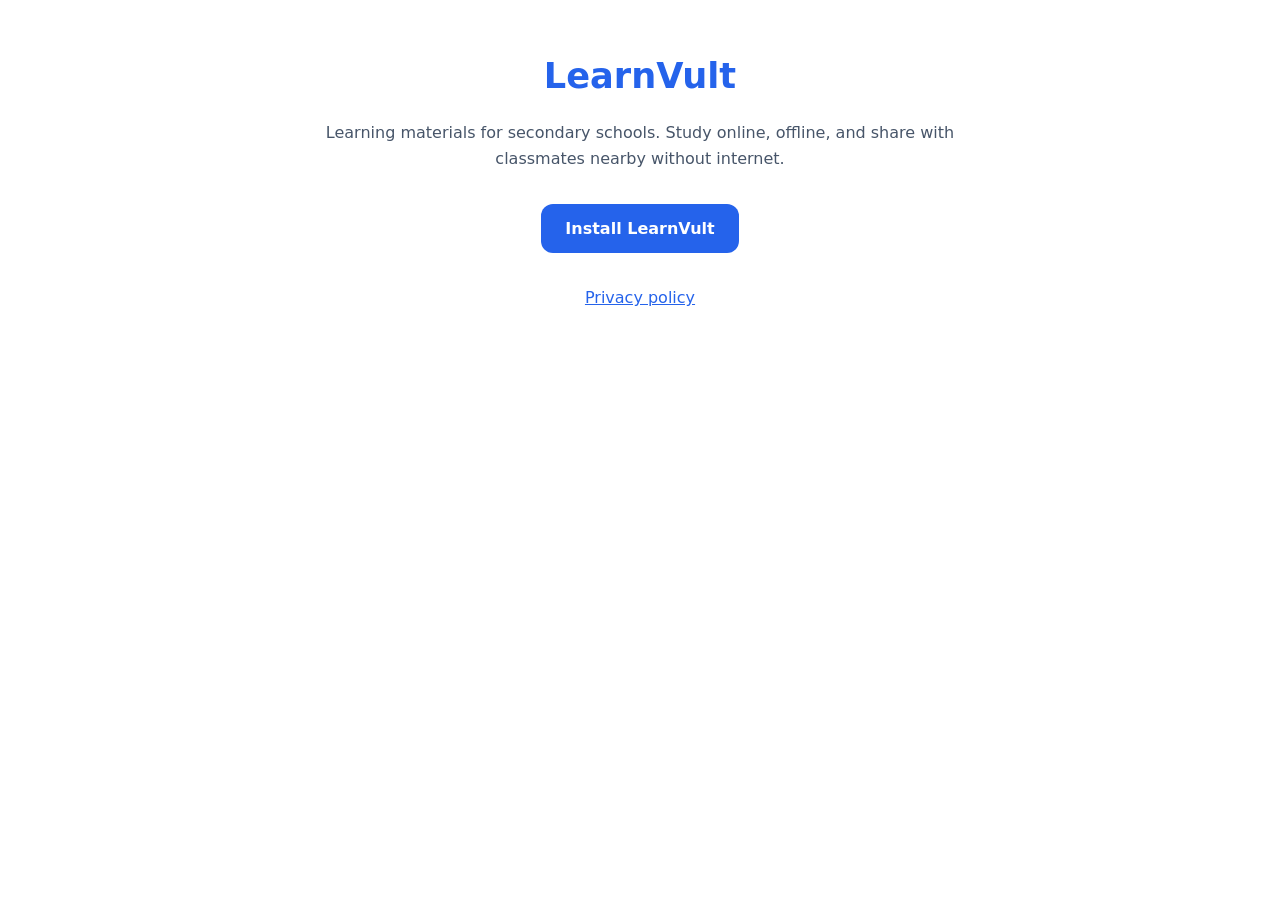
==== index.html @ d0af855b "Update site from learnvult-app@5ddb246" ====
<!DOCTYPE html>
<html lang="en">
<head>
<meta charset="utf-8">
<meta name="viewport" content="width=device-width, initial-scale=1">
<title>LearnVult</title>
<meta name="description" content="LearnVult: learning materials for secondary schools, online and offline.">
<style>
  :root { --brand: #2563eb; --ink: #0f172a; --muted: #475569; }
  body { margin: 0; font-family: system-ui, -apple-system, "Segoe UI", Roboto, Arial, sans-serif;
         color: var(--ink); line-height: 1.6; background: #fff; }
  main { max-width: 640px; margin: 0 auto; padding: 48px 16px; text-align: center; }
  h1 { color: var(--brand); font-size: 2.2rem; margin: 0; }
  p { color: var(--muted); }
  .button { display: inline-block; background: var(--brand); color: #fff; text-decoration: none;
            padding: 12px 24px; border-radius: 12px; font-weight: 600; margin: 16px 0; }
  a { color: var(--brand); }
</style>
</head>
<body>
<main>
  <h1>LearnVult</h1>
  <p>Learning materials for secondary schools. Study online, offline, and share with classmates
  nearby without internet.</p>
  <a class="button" href="install.html">Install LearnVult</a>
  <p><a href="privacy.html">Privacy policy</a></p>
</main>
</body>
</html>
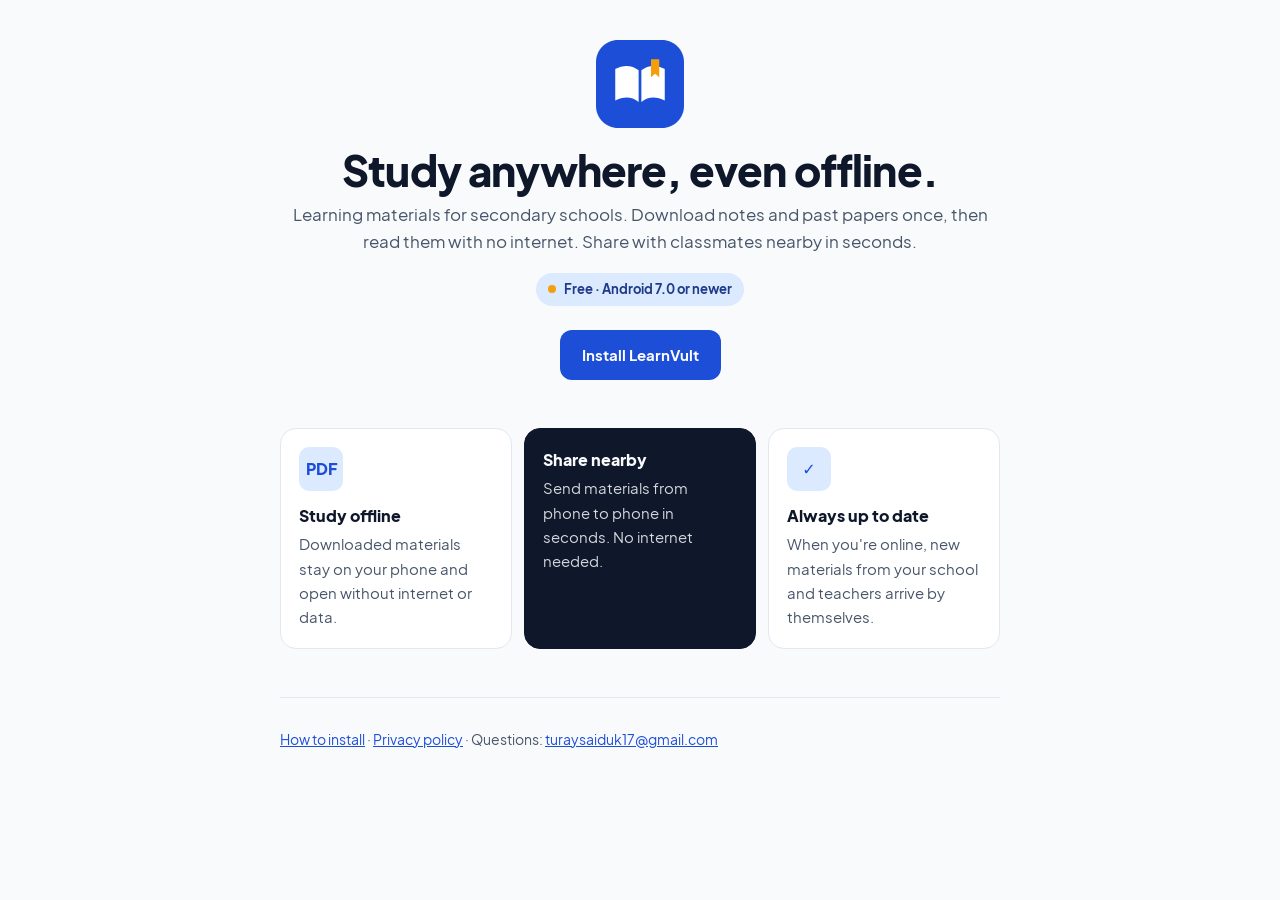
==== commit df165493: "Update site from learnvult-app@8dcc4c7" ====
--- a/index.html
+++ b/index.html
@@ -4,26 +4,44 @@
 <meta charset="utf-8">
 <meta name="viewport" content="width=device-width, initial-scale=1">
 <title>LearnVult</title>
-<meta name="description" content="LearnVult: learning materials for secondary schools, online and offline.">
-<style>
-  :root { --brand: #2563eb; --ink: #0f172a; --muted: #475569; }
-  body { margin: 0; font-family: system-ui, -apple-system, "Segoe UI", Roboto, Arial, sans-serif;
-         color: var(--ink); line-height: 1.6; background: #fff; }
-  main { max-width: 640px; margin: 0 auto; padding: 48px 16px; text-align: center; }
-  h1 { color: var(--brand); font-size: 2.2rem; margin: 0; }
-  p { color: var(--muted); }
-  .button { display: inline-block; background: var(--brand); color: #fff; text-decoration: none;
-            padding: 12px 24px; border-radius: 12px; font-weight: 600; margin: 16px 0; }
-  a { color: var(--brand); }
-</style>
+<meta name="description" content="LearnVult: learning materials for secondary schools. Study anywhere, even offline.">
+<link rel="icon" type="image/png" href="assets/favicon.png">
+<link rel="apple-touch-icon" href="assets/icon-192.png">
+<link rel="stylesheet" href="assets/brand.css">
+<meta name="theme-color" content="#1D4ED8">
 </head>
 <body>
 <main>
-  <h1>LearnVult</h1>
-  <p>Learning materials for secondary schools. Study online, offline, and share with classmates
-  nearby without internet.</p>
-  <a class="button" href="install.html">Install LearnVult</a>
-  <p><a href="privacy.html">Privacy policy</a></p>
+  <section class="hero">
+    <img class="mark" src="assets/logo.svg" alt="">
+    <h1>Study anywhere, even offline.</h1>
+    <p class="lead">Learning materials for secondary schools. Download notes and past papers once,
+    then read them with no internet. Share with classmates nearby in seconds.</p>
+    <p><span class="pill">Free · Android 7.0 or newer</span></p>
+    <a class="button" href="install.html">Install LearnVult</a>
+  </section>
+
+  <section class="features" aria-label="What LearnVult does">
+    <div class="card">
+      <div class="icon" aria-hidden="true">PDF</div>
+      <h3>Study offline</h3>
+      <p>Downloaded materials stay on your phone and open without internet or data.</p>
+    </div>
+    <div class="card dark">
+      <h3>Share nearby</h3>
+      <p>Send materials from phone to phone in seconds. No internet needed.</p>
+    </div>
+    <div class="card">
+      <div class="icon" aria-hidden="true">✓</div>
+      <h3>Always up to date</h3>
+      <p>When you're online, new materials from your school and teachers arrive by themselves.</p>
+    </div>
+  </section>
+
+  <footer>
+    <p><a href="install.html">How to install</a> · <a href="privacy.html">Privacy policy</a> ·
+    Questions: <a href="mailto:turaysaiduk17@gmail.com">turaysaiduk17@gmail.com</a></p>
+  </footer>
 </main>
 </body>
 </html>
--- a/assets/brand.css
+++ b/assets/brand.css
@@ -0,0 +1,123 @@
+/* LearnVult public pages: Vault Blue brand (matches the app's theme). */
+@font-face {
+  font-family: "Plus Jakarta Sans";
+  src: url("fonts/PlusJakartaSans-Regular.ttf") format("truetype");
+  font-weight: 400;
+  font-display: swap;
+}
+@font-face {
+  font-family: "Plus Jakarta Sans";
+  src: url("fonts/PlusJakartaSans-Bold.ttf") format("truetype");
+  font-weight: 700;
+  font-display: swap;
+}
+@font-face {
+  font-family: "Plus Jakarta Sans";
+  src: url("fonts/PlusJakartaSans-ExtraBold.ttf") format("truetype");
+  font-weight: 800;
+  font-display: swap;
+}
+
+:root {
+  --vault-blue: #1d4ed8;
+  --on-blue: #ffffff;
+  --ink: #0f172a;
+  --bookmark: #f59e0b;
+  --sky: #dbeafe;
+  --navy: #1e3a8a;
+  --paper: #f8fafc;
+  --surface: #ffffff;
+  --muted: #475569;
+  --border: #e2e8f0;
+  --amber-tint: #fef3c7;
+  --amber-text: #92400e;
+  --code: #f1f5f9;
+}
+@media (prefers-color-scheme: dark) {
+  :root {
+    --vault-blue: #819eee;
+    --on-blue: #0f172a;
+    --ink: #e2e8f0;
+    --sky: #1e2b4a;
+    --navy: #bfd3ff;
+    --paper: #0b1120;
+    --surface: #131c31;
+    --muted: #a3b1c6;
+    --border: #26324a;
+    --amber-tint: #3a2a0a;
+    --amber-text: #fcd34d;
+    --code: #1e2b4a;
+  }
+}
+
+* { box-sizing: border-box; }
+body {
+  margin: 0;
+  font-family: "Plus Jakarta Sans", system-ui, -apple-system, "Segoe UI", Roboto, Arial, sans-serif;
+  color: var(--ink);
+  background: var(--paper);
+  line-height: 1.6;
+  font-size: 16px;
+}
+main { max-width: 760px; margin: 0 auto; padding: 8px 20px 56px; }
+
+.site-header {
+  max-width: 760px; margin: 0 auto; padding: 20px;
+  display: flex; align-items: center; justify-content: space-between; gap: 12px;
+}
+.lockup { display: inline-flex; align-items: center; gap: 10px; text-decoration: none; color: var(--ink); }
+.lockup img { width: 36px; height: 36px; }
+.lockup span { font-weight: 800; font-size: 22px; letter-spacing: -0.03em; }
+.lockup span b { color: var(--vault-blue); font-weight: 800; }
+
+h1 { font-weight: 800; font-size: 2.1rem; line-height: 1.15; letter-spacing: -0.02em; margin: 12px 0 8px; }
+h2 {
+  font-weight: 800; font-size: 1.4rem; letter-spacing: -0.01em;
+  margin: 40px 0 8px; padding-top: 16px; border-top: 1px solid var(--border);
+}
+h3 { font-weight: 800; font-size: 1rem; margin: 0 0 4px; }
+p.lead { color: var(--muted); font-size: 1.05rem; margin-top: 0; }
+ol, ul { padding-left: 1.4rem; }
+li { margin: 6px 0; }
+a { color: var(--vault-blue); }
+nav a { font-weight: 700; }
+
+.button {
+  display: inline-block; background: var(--vault-blue); color: var(--on-blue); text-decoration: none;
+  padding: 13px 22px; border-radius: 12px; font-weight: 700; font-size: 15px; margin: 8px 0;
+  min-height: 44px;
+}
+.button.secondary { background: transparent; color: var(--vault-blue); border: 1px solid var(--vault-blue); }
+.box { background: var(--sky); color: var(--navy); border-radius: 16px; padding: 14px 18px; margin: 16px 0; }
+.box.warn { background: var(--amber-tint); color: var(--amber-text); }
+.box a { color: inherit; }
+code { background: var(--code); padding: 1px 6px; border-radius: 6px; font-size: 0.95em; word-break: break-all; }
+footer { color: var(--muted); font-size: 0.9rem; margin-top: 48px; border-top: 1px solid var(--border); padding-top: 16px; }
+
+/* Home page */
+.hero { text-align: center; padding: 32px 0 8px; }
+.hero h1 { font-size: 2.6rem; }
+.hero .mark { width: 88px; height: 88px; }
+.pill {
+  display: inline-flex; align-items: center; gap: 8px; background: var(--sky); color: var(--navy);
+  border-radius: 999px; padding: 6px 12px; font-weight: 700; font-size: 13px;
+}
+.pill::before { content: ""; width: 8px; height: 8px; border-radius: 50%; background: var(--bookmark); }
+.features { display: grid; gap: 12px; grid-template-columns: repeat(auto-fit, minmax(200px, 1fr)); margin: 32px 0; }
+.card { background: var(--surface); border: 1px solid var(--border); border-radius: 16px; padding: 18px; }
+.card p { color: var(--muted); margin: 0; font-size: 0.95rem; }
+.card .icon {
+  width: 44px; height: 44px; border-radius: 10px; background: var(--sky); color: var(--vault-blue);
+  display: flex; align-items: center; justify-content: center; margin-bottom: 12px; font-weight: 800;
+}
+.card.dark { background: var(--ink); border-color: var(--ink); }
+.card.dark h3 { color: var(--paper); }
+.card.dark p { color: var(--paper); opacity: 0.85; }
+@media (prefers-color-scheme: dark) {
+  .card.dark { background: var(--sky); border-color: var(--sky); }
+  .card.dark h3, .card.dark p { color: #ffffff; }
+}
+@media (prefers-reduced-motion: no-preference) {
+  .button { transition: filter 150ms ease; }
+  .button:hover { filter: brightness(1.08); }
+}
